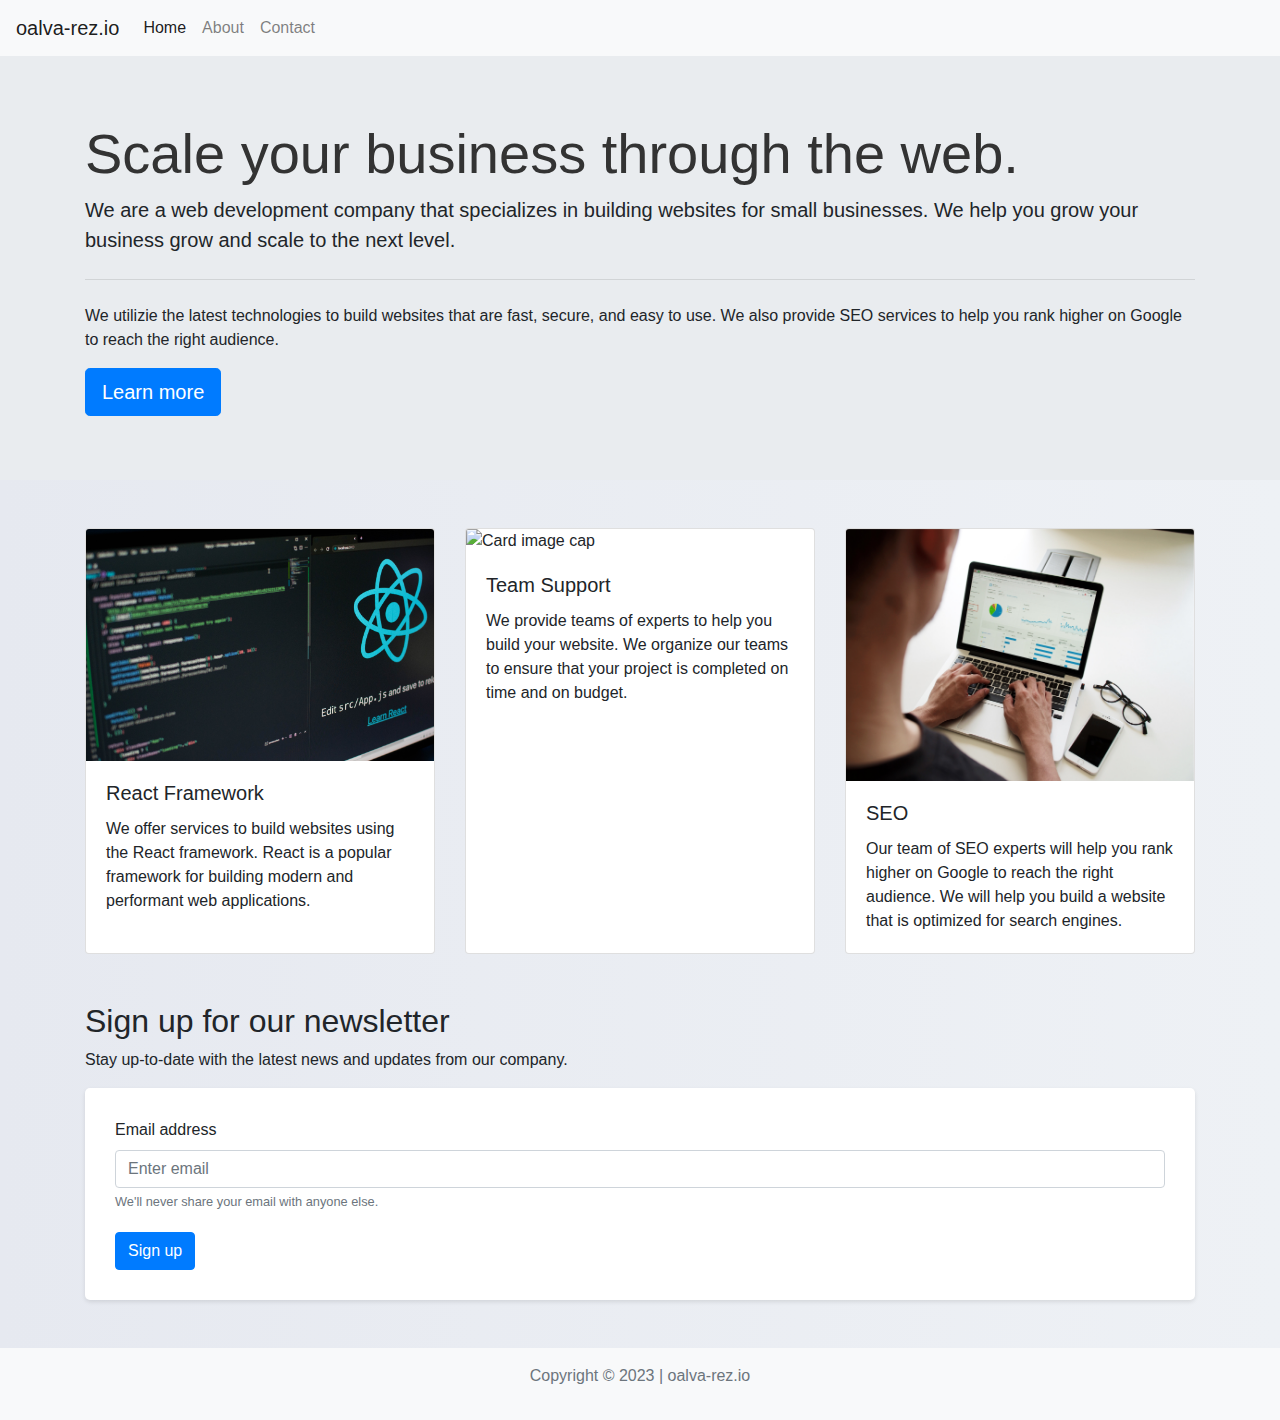
==== index.html @ d811a869 "Initial" ====
<!DOCTYPE html>
<html lang="en">
  <head>
    <meta charset="utf-8" />
    <meta
      name="viewport"
      content="width=device-width, initial-scale=1, shrink-to-fit=no"
    />

    <!-- Bootstrap CSS -->
    <link
      rel="stylesheet"
      href="https://stackpath.bootstrapcdn.com/bootstrap/4.5.2/css/bootstrap.min.css"
      integrity="sha384-JcKb8q3iqJ61gNV9KGb8thSsNjpSL0n8PARn9HuZOnIxN0hoP+VmmDGMN5t9UJ0Z"
      crossorigin="anonymous"
    />
    <link rel="stylesheet" href="styles.css" />
    <title>oalva-rez.io</title>
  </head>
  <body>
    <nav class="navbar navbar-expand-lg navbar-light bg-light">
      <a class="navbar-brand" href="#">oalva-rez.io</a>
      <button
        class="navbar-toggler"
        type="button"
        data-toggle="collapse"
        data-target="#navbarNav"
        aria-controls="navbarNav"
        aria-expanded="false"
        aria-label="Toggle navigation"
      >
        <span class="navbar-toggler-icon"></span>
      </button>
      <div class="collapse navbar-collapse" id="navbarNav">
        <ul class="navbar-nav">
          <li class="nav-item active">
            <a class="nav-link" href="/index.html">Home</a>
          </li>
          <li class="nav-item">
            <a class="nav-link" href="/about.html">About</a>
          </li>
          <li class="nav-item">
            <a class="nav-link" href="/contact.html">Contact</a>
          </li>
        </ul>
      </div>
    </nav>
    <div class="jumbotron jumbotron-fluid">
      <div class="container">
        <h1 class="display-4">Scale your business through the web.</h1>
        <p class="lead">
          We are a web development company that specializes in building websites
          for small businesses. We help you grow your business grow and scale to
          the next level.
        </p>
        <hr class="my-4" />
        <p>
          We utilizie the latest technologies to build websites that are fast,
          secure, and easy to use. We also provide SEO services to help you rank
          higher on Google to reach the right audience.
        </p>
        <a class="btn btn-primary btn-lg" href="#" role="button">Learn more</a>
      </div>
    </div>
    <div class="container mt-5">
      <div class="card-deck">
        <div class="card">
          <img
            class="card-img-top"
            src="/assets/react.jpg"
            alt="Card image cap"
          />
          <div class="card-body">
            <h5 class="card-title">React Framework</h5>
            <p class="card-text">
              We offer services to build websites using the React framework.
              React is a popular framework for building modern and performant
              web applications.
            </p>
          </div>
        </div>
        <div class="card">
          <img
            class="card-img-top"
            src="/assets/org.jpg"
            alt="Card image cap"
          />
          <div class="card-body">
            <h5 class="card-title">Team Support</h5>
            <p class="card-text">
              We provide teams of experts to help you build your website. We
              organize our teams to ensure that your project is completed on
              time and on budget.
            </p>
          </div>
        </div>
        <div class="card">
          <img
            class="card-img-top"
            src="/assets/seo.jpg"
            alt="Card image cap"
          />
          <div class="card-body">
            <h5 class="card-title">SEO</h5>
            <p class="card-text">
              Our team of SEO experts will help you rank higher on Google to
              reach the right audience. We will help you build a website that is
              optimized for search engines.
            </p>
          </div>
        </div>
      </div>
    </div>
    <div class="container mt-5">
      <h2>Sign up for our newsletter</h2>
      <p>Stay up-to-date with the latest news and updates from our company.</p>

      <form>
        <div class="form-group">
          <label for="email">Email address</label>
          <input
            type="email"
            class="form-control"
            id="email"
            aria-describedby="emailHelp"
            placeholder="Enter email"
          />
          <small id="emailHelp" class="form-text text-muted"
            >We'll never share your email with anyone else.</small
          >
        </div>
        <button type="submit" class="btn btn-primary">Sign up</button>
      </form>
    </div>
    <footer class="bg-light py-3 mt-5">
      <div class="container">
        <p class="text-muted text-center">
          Copyright &copy; 2023 | oalva-rez.io
        </p>
      </div>
    </footer>
  </body>
</html>
---- styles.css ----
body {
  background-image: linear-gradient(to right, #e6e9f0, #eef1f5);
}

h1 {
  font-family: "Montserrat", sans-serif;
  font-weight: 600;
  color: #333;
}

form {
  background-color: #fff;
  box-shadow: 0 2px 4px rgba(0, 0, 0, 0.1);
  border-radius: 5px;
  padding: 30px;
}

form .form-group {
  margin-bottom: 20px;
}
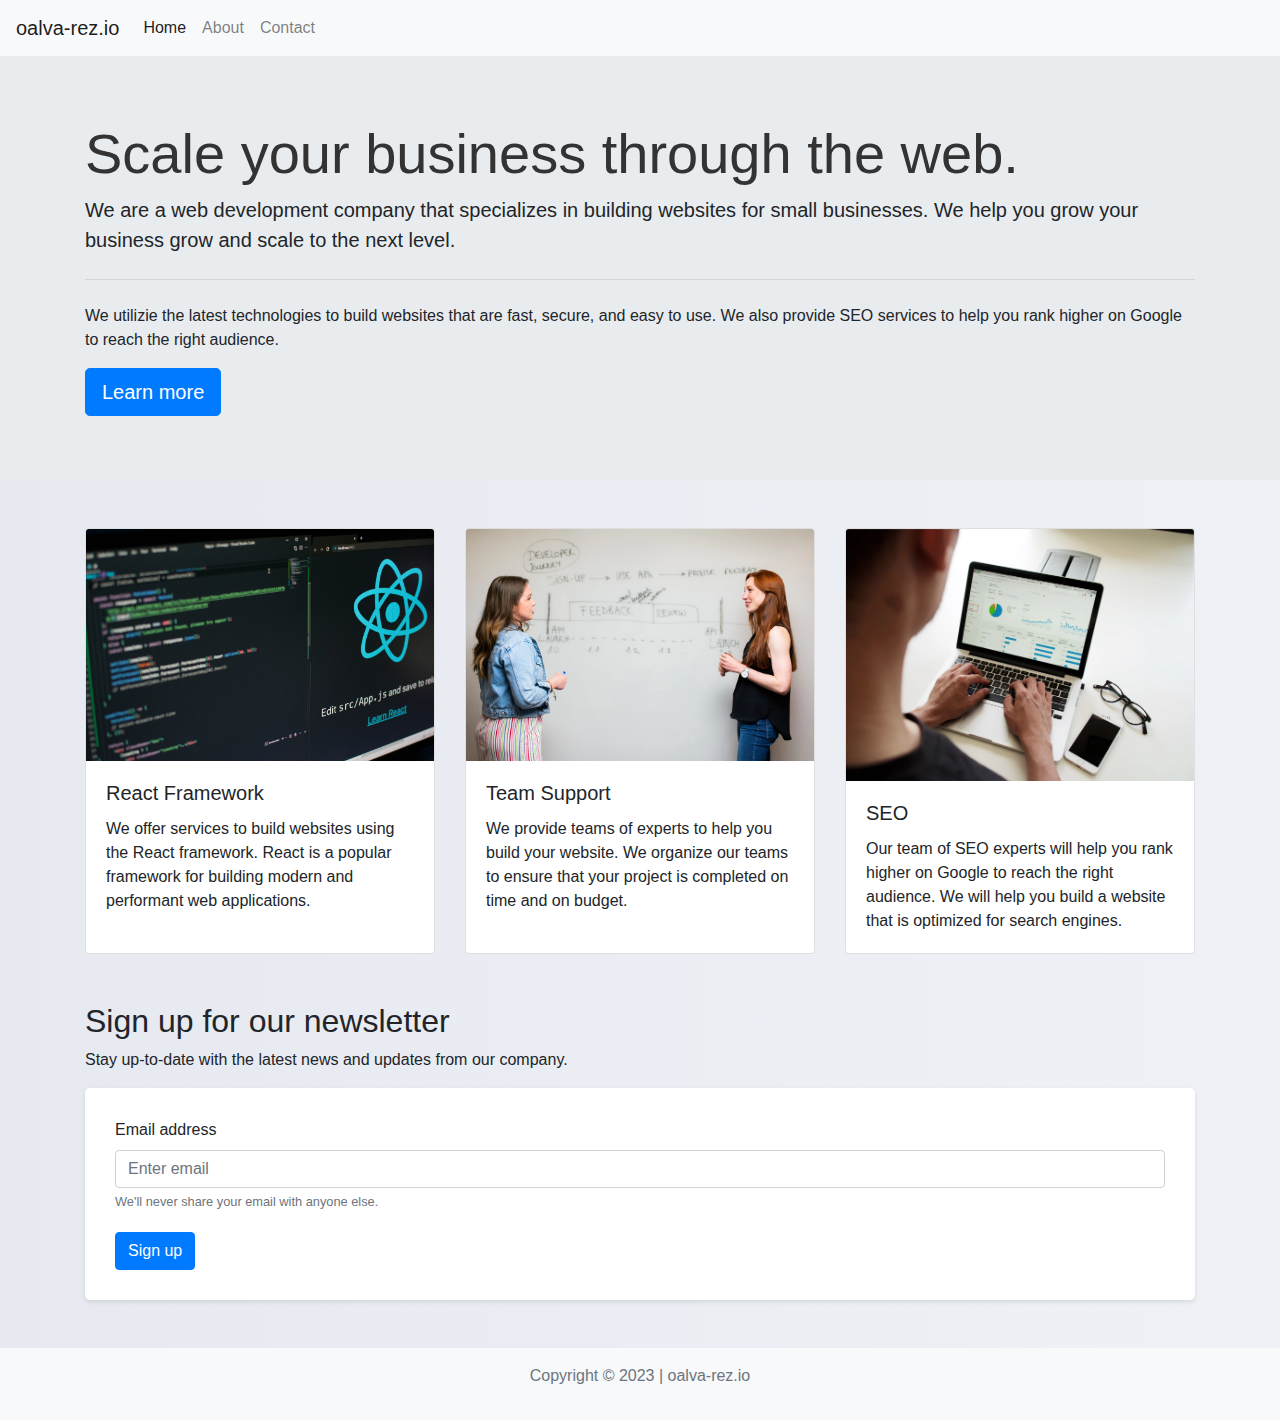
==== commit 44044277: "assets" ====
--- a/index.html
+++ b/index.html
@@ -67,7 +67,7 @@
         <div class="card">
           <img
             class="card-img-top"
-            src="/assets/react.jpg"
+            src="/assets/react.webp"
             alt="Card image cap"
           />
           <div class="card-body">
@@ -82,7 +82,7 @@
         <div class="card">
           <img
             class="card-img-top"
-            src="/assets/org.jpg"
+            src="/assets/org.webp"
             alt="Card image cap"
           />
           <div class="card-body">
@@ -97,7 +97,7 @@
         <div class="card">
           <img
             class="card-img-top"
-            src="/assets/seo.jpg"
+            src="/assets/seo.webp"
             alt="Card image cap"
           />
           <div class="card-body">
